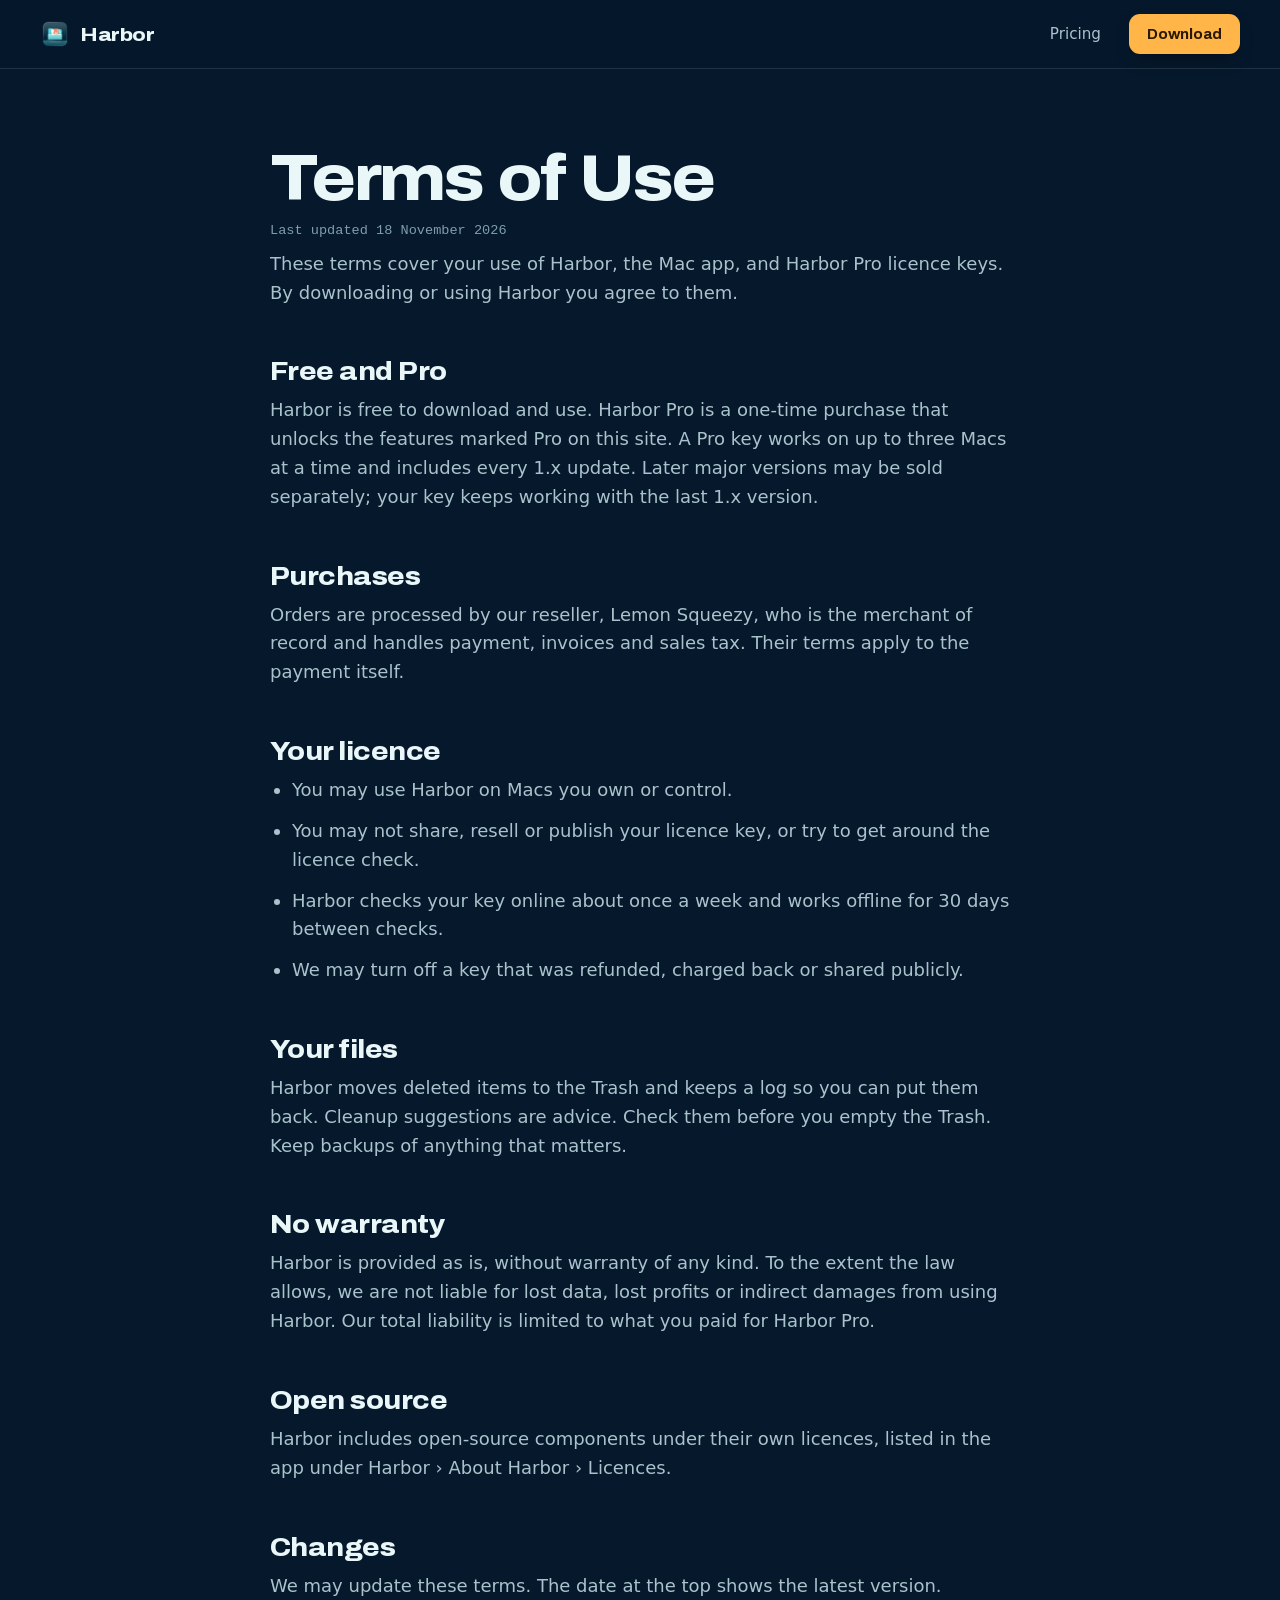
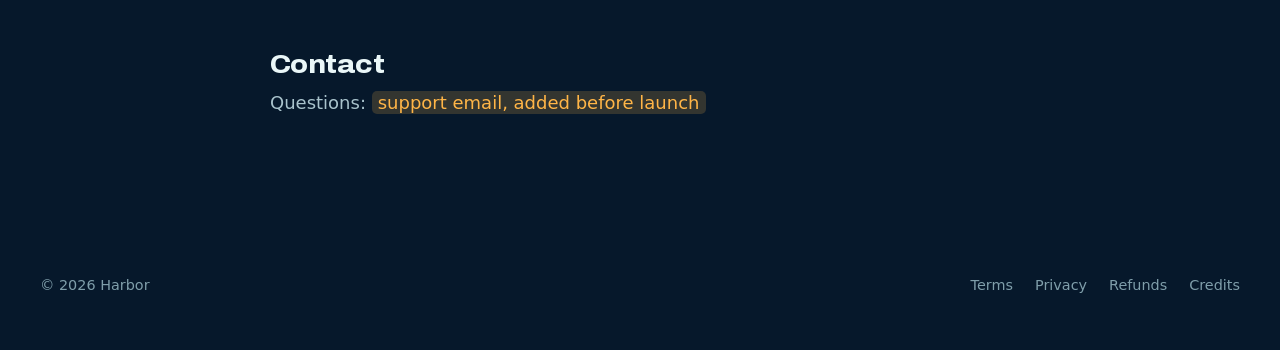
==== docs/terms.html @ c28f25c0 "Website: landing page, legal pages and photo credits" ====
<!doctype html>
<html lang="en">
<head>
<meta charset="utf-8">
<meta name="viewport" content="width=device-width, initial-scale=1">
<title>Terms of Use · Harbor</title>
<meta name="theme-color" content="#06182b">
<link rel="icon" href="img/icon.png">
<link rel="stylesheet" href="style.css">
</head>
<body>
<header class="nav solid"><div class="wrap"><a class="brand" href="index.html"><img src="img/icon.png" alt="">Harbor</a><nav class="links" aria-label="Main"><a href="index.html#pricing">Pricing</a><a class="btn lamp small" href="https://github.com/bsbbera/harbor-releases/releases/latest">Download</a></nav></div></header>
<main class="wrap legal">
<h1>Terms of Use</h1>
<p class="updated">Last updated 18 November 2026</p>
<p>These terms cover your use of Harbor, the Mac app, and Harbor Pro licence keys. By downloading or using Harbor you agree to them.</p>
<h2>Free and Pro</h2>
<p>Harbor is free to download and use. Harbor Pro is a one-time purchase that unlocks the features marked Pro on this site. A Pro key works on up to three Macs at a time and includes every 1.x update. Later major versions may be sold separately; your key keeps working with the last 1.x version.</p>
<h2>Purchases</h2>
<p>Orders are processed by our reseller, Lemon Squeezy, who is the merchant of record and handles payment, invoices and sales tax. Their terms apply to the payment itself.</p>
<h2>Your licence</h2>
<ul>
<li>You may use Harbor on Macs you own or control.</li>
<li>You may not share, resell or publish your licence key, or try to get around the licence check.</li>
<li>Harbor checks your key online about once a week and works offline for 30 days between checks.</li>
<li>We may turn off a key that was refunded, charged back or shared publicly.</li>
</ul>
<h2>Your files</h2>
<p>Harbor moves deleted items to the Trash and keeps a log so you can put them back. Cleanup suggestions are advice. Check them before you empty the Trash. Keep backups of anything that matters.</p>
<h2>No warranty</h2>
<p>Harbor is provided as is, without warranty of any kind. To the extent the law allows, we are not liable for lost data, lost profits or indirect damages from using Harbor. Our total liability is limited to what you paid for Harbor Pro.</p>
<h2>Open source</h2>
<p>Harbor includes open-source components under their own licences, listed in the app under Harbor › About Harbor › Licences.</p>
<h2>Changes</h2>
<p>We may update these terms. The date at the top shows the latest version.</p>
<h2>Contact</h2>
<p>Questions: <mark>support email, added before launch</mark></p>
</main>
<footer><div class="wrap"><span>© 2026 Harbor</span><nav aria-label="Legal"><a href="terms.html">Terms</a><a href="privacy.html">Privacy</a><a href="refunds.html">Refunds</a><a href="credits.html">Credits</a></nav></div></footer>
</body>
</html>
---- docs/style.css ----
@font-face { font-family: "Archivo"; src: url(fonts/archivo.woff2) format("woff2"); font-weight: 100 900; font-stretch: 62% 125%; font-display: swap; }

:root {
  /* 60: night water */
  --navy: #06182b; --navy-2: #0a2238; --navy-3: #10304a;
  /* 30: sea glass */
  --glass: #5ce1e6; --glass-ink: #0a3b45;
  /* 10: harbour lamp */
  --lamp: #ffb547; --lamp-ink: #2a1800;
  --coral: #ff8a6b;
  --foam: #eaf7f8; --mist: #a9c3cc; --dim: #7f9eaa;
  --rule: rgba(169, 195, 204, .16);
  --display: "Archivo", system-ui, sans-serif;
  --body: -apple-system, BlinkMacSystemFont, "SF Pro Text", system-ui, sans-serif;
  --mono: ui-monospace, "SF Mono", Menlo, monospace;
  --ease: cubic-bezier(.16, 1, .3, 1);
  --wrap: 1200px;
  color-scheme: dark;
}
* { box-sizing: border-box; margin: 0; padding: 0; }
html { scroll-behavior: smooth; scrollbar-color: var(--navy-3) var(--navy); }
body { background: var(--navy); color: var(--foam); font: 18px/1.6 var(--body); -webkit-font-smoothing: antialiased; overflow-x: hidden; }
::selection { background: var(--lamp); color: var(--lamp-ink); }
a { color: inherit; text-underline-offset: .2em; }
img { display: block; max-width: 100%; height: auto; }
:focus-visible { outline: 2px solid var(--lamp); outline-offset: 3px; border-radius: 6px; }
.wrap { width: min(var(--wrap), 100% - 48px); margin-inline: auto; }

/* type */
.display, h1, h2 { font-family: var(--display); font-stretch: 112%; font-weight: 800; letter-spacing: -.035em; line-height: .98; text-wrap: balance; }
h1 { font-size: clamp(3rem, 7.6vw, 6rem); }
h2 { font-size: clamp(2.4rem, 5.2vw, 4.4rem); }
h3 { font: 700 1.25rem/1.25 var(--display); font-stretch: 108%; letter-spacing: -.01em; }
.lede { font-size: clamp(1.1rem, 1.6vw, 1.35rem); color: var(--mist); max-width: 34em; text-wrap: pretty; }
p { text-wrap: pretty; }
.mono { font-family: var(--mono); }
kbd { display: inline-flex; align-items: center; justify-content: center; min-width: 2em; height: 1.7em; padding: 0 .5em; border-radius: 7px; background: var(--navy-3); color: var(--foam); font: 500 .8em var(--mono); box-shadow: 0 1px 2px rgba(0, 0, 0, .45), inset 0 0 0 1px rgba(255, 255, 255, .06); vertical-align: .08em; }

/* nav */
.nav { position: sticky; top: 0; z-index: 20; transition: background .3s, box-shadow .3s; }
.nav.solid { background: rgba(6, 24, 43, .9); box-shadow: 0 1px 0 var(--rule); backdrop-filter: saturate(140%) blur(12px); }
.nav .wrap { display: flex; align-items: center; height: 68px; gap: 32px; }
.brand { display: flex; align-items: center; gap: 10px; font: 800 1.2rem var(--display); font-stretch: 112%; letter-spacing: -.02em; text-decoration: none; }
.brand img { width: 30px; height: 30px; }
.nav .links { display: flex; align-items: center; gap: 28px; margin-left: auto; font-size: .95rem; color: var(--mist); }
.nav .links a { text-decoration: none; transition: color .2s; }
.nav .links a:not(.btn):hover { color: var(--foam); }

/* buttons */
.btn { display: inline-flex; align-items: center; gap: 10px; height: 54px; padding: 0 28px; border-radius: 14px; font: 700 1.02rem var(--display); font-stretch: 108%; text-decoration: none; border: 0; cursor: pointer; transition: transform .35s var(--ease), box-shadow .35s var(--ease), background .2s; }
.btn:active { transform: scale(.97); }
.btn svg { width: 19px; height: 19px; }
.btn.lamp { background: var(--lamp); color: var(--lamp-ink); box-shadow: 0 8px 20px -10px rgba(0, 0, 0, .6); }
.btn.lamp:hover { transform: translateY(-2px); box-shadow: 0 14px 26px -12px rgba(0, 0, 0, .7); color: var(--lamp-ink); }
.btn.line { background: transparent; color: var(--foam); box-shadow: inset 0 0 0 1.5px var(--rule); }
.btn.line:hover { box-shadow: inset 0 0 0 1.5px var(--glass); }
.btn.small { height: 40px; padding: 0 18px; border-radius: 11px; font-size: .9rem; }
.textlink { color: var(--glass); font-weight: 600; text-decoration: none; }
.textlink:hover { text-decoration: underline; }

/* hero */
.hero { padding: clamp(56px, 9vw, 120px) 0 0; }
.hero h1 span { color: var(--glass); }
.hero .lede { margin-top: 28px; }
.actions { display: flex; flex-wrap: wrap; align-items: center; gap: 14px 24px; margin-top: 40px; }
.meta { margin-top: 18px; font-size: .9rem; color: var(--dim); }
.address { display: flex; align-items: center; gap: 12px; margin-top: 56px; max-width: 640px; height: 52px; padding: 0 18px; border-radius: 13px; background: var(--navy-2); box-shadow: inset 0 0 0 1px var(--rule); font: 500 1rem var(--mono); color: var(--foam); }
.address .chev { color: var(--dim); }
.address .typed { white-space: nowrap; overflow: hidden; }
.address .caret { width: 2px; height: 22px; background: var(--lamp); animation: blink 1.05s steps(1) infinite; }
.address .hint { margin-left: auto; font-size: .78rem; color: var(--dim); white-space: nowrap; }
@keyframes blink { 50% { opacity: 0; } }

.stage { position: relative; margin-top: 56px; }
.stage .shot { border-radius: 16px; overflow: hidden; box-shadow: 0 0 0 1px rgba(255, 255, 255, .08), 0 40px 80px -30px rgba(0, 0, 0, .8); }
.pin { position: absolute; display: flex; align-items: center; gap: 10px; font: 650 .85rem var(--body); color: var(--glass); white-space: nowrap; pointer-events: none; }
.pin::before { content: ""; width: 10px; height: 10px; border-radius: 50%; background: var(--glass); border: 3px solid var(--navy); outline: 1.5px solid var(--glass); flex: none; }
.pin i { display: block; height: 1.5px; background: var(--glass); width: var(--len, 60px); }
.pin b { font-weight: 600; background: var(--navy); padding: 4px 9px; border-radius: 7px; box-shadow: inset 0 0 0 1px rgba(92, 225, 230, .5); }
.pin { transform: translate(-5px, -50%); }
.pin.left { flex-direction: row-reverse; transform: translate(calc(-100% + 5px), -50%); }

/* sections */
section { padding: clamp(96px, 13vw, 168px) 0 0; }
.head { max-width: 760px; }
.head p { margin-top: 22px; color: var(--mist); font-size: 1.15rem; max-width: 36em; }

/* key translation */
.keys { margin-top: 56px; display: grid; grid-template-columns: repeat(auto-fit, minmax(170px, 1fr)); border-top: 1px solid var(--rule); }
.key { padding: 28px 24px 30px 0; border-bottom: 1px solid var(--rule); perspective: 600px; }
.key .flip { position: relative; height: 46px; transform-style: preserve-3d; transition: transform .8s var(--ease); }
.key.mac .flip { transform: rotateX(180deg); }
.key .face { position: absolute; inset: 0; display: flex; align-items: center; gap: 6px; backface-visibility: hidden; }
.key .face.back { transform: rotateX(180deg); }
.key .face kbd { height: 42px; min-width: 42px; font-size: 1rem; border-radius: 10px; }
.key .face.win kbd { background: transparent; box-shadow: inset 0 0 0 1.5px var(--rule); color: var(--mist); }
.key .face.back kbd { background: var(--lamp); color: var(--lamp-ink); box-shadow: 0 2px 4px rgba(0, 0, 0, .4); }
.key .what { margin-top: 14px; font-weight: 600; }
.key .os { font-size: .85rem; color: var(--dim); margin-top: 2px; }

.split { display: grid; grid-template-columns: 5fr 7fr; gap: clamp(40px, 6vw, 88px); align-items: center; }
.split.flip > :first-child { order: 2; }
.frame { border-radius: 14px; overflow: hidden; box-shadow: 0 0 0 1px rgba(255, 255, 255, .08), 0 30px 70px -30px rgba(0, 0, 0, .8); }
.list { margin-top: 32px; display: grid; gap: 18px; }
.list div { display: grid; grid-template-columns: 28px 1fr; gap: 4px 14px; }
.list svg { width: 22px; height: 22px; color: var(--glass); margin-top: 2px; grid-row: span 2; }
.list b { font-weight: 650; }
.list span { color: var(--mist); font-size: 1rem; }

/* search band: the 30% field */
.band { margin-top: clamp(96px, 13vw, 168px); background: var(--glass); color: var(--navy); padding: clamp(80px, 10vw, 128px) 0; }
.band + section { padding-top: clamp(96px, 13vw, 168px); }
.band h2 { color: var(--navy); }
.band .head p { color: var(--glass-ink); }
.tag { display: inline-flex; gap: 6px; align-items: center; margin-left: 12px; vertical-align: .55em; padding: 3px 8px; border-radius: 7px; font: 800 .72rem var(--display); font-stretch: 112%; letter-spacing: .06em; box-shadow: inset 0 0 0 1.5px currentColor; color: var(--glass); }
.band .tag { color: var(--navy); }
.finder { margin-top: 48px; display: flex; flex-wrap: wrap; align-items: center; gap: 14px; }
.finder label { display: flex; align-items: center; gap: 12px; flex: 1 1 420px; max-width: 560px; height: 60px; padding: 0 20px; border-radius: 15px; background: var(--navy); color: var(--foam); box-shadow: 0 18px 40px -20px rgba(6, 24, 43, .7); }
.finder svg { width: 20px; height: 20px; color: var(--lamp); flex: none; }
.finder input { flex: 1; min-width: 0; background: none; border: 0; outline: 0; color: var(--foam); font: 500 1.1rem var(--body); caret-color: var(--lamp); }
.finder input::placeholder { color: var(--dim); }
.chips { display: flex; flex-wrap: wrap; gap: 8px; }
.chips button { height: 38px; padding: 0 15px; border-radius: 10px; border: 0; cursor: pointer; background: rgba(6, 24, 43, .1); color: var(--navy); font: 600 .9rem var(--body); }
.chips button:hover { background: rgba(6, 24, 43, .18); }
.chips button[aria-pressed="true"], .chips button[aria-pressed="true"]:hover { background: var(--navy); color: var(--glass); }
.status { margin-top: 22px; min-height: 1.6em; font-size: 1rem; color: var(--glass-ink); }
.status b { color: var(--navy); }
.photos { margin-top: 18px; display: grid; grid-template-columns: repeat(auto-fill, minmax(118px, 1fr)); gap: 10px; }
.photo { position: relative; aspect-ratio: 4 / 3; border-radius: 9px; overflow: hidden; background: var(--glass-ink); transition: opacity .5s var(--ease), filter .5s var(--ease), transform .6s var(--ease), box-shadow .4s; }
.photo img { width: 100%; height: 100%; object-fit: cover; }
.photo figcaption { position: absolute; left: 6px; bottom: 6px; padding: 2px 6px; border-radius: 5px; background: rgba(6, 24, 43, .78); color: var(--foam); font: 500 .66rem var(--mono); }
.photos.searching .photo { opacity: .4; filter: grayscale(1) contrast(.8); transform: scale(.94); }
.photos.searching .photo.hit { opacity: 1; filter: none; transform: scale(1.04); outline: 3px solid var(--lamp); outline-offset: 2px; box-shadow: 0 18px 30px -14px rgba(0, 0, 0, .55); z-index: 1; }
.photo .rank { position: absolute; right: 6px; top: 6px; width: 22px; height: 22px; border-radius: 50%; display: none; place-items: center; background: var(--lamp); color: var(--lamp-ink); font: 700 .72rem var(--mono); }
.photos.searching .photo.hit .rank { display: grid; }
.proof { margin-top: 40px; display: grid; grid-template-columns: 1fr 1.6fr; gap: 32px; align-items: center; }
.proof p { color: var(--glass-ink); font-size: 1.05rem; }
.proof b { color: var(--navy); }
.proof .frame { box-shadow: 0 30px 60px -30px rgba(0, 0, 0, .6); }
.fine { margin-top: 22px; font-size: .85rem; color: var(--glass-ink); }
.fine a { color: var(--navy); }

/* cleanup verdicts */
.verdicts { display: flex; flex-wrap: wrap; gap: 8px; margin-top: 28px; }
.verdicts span { padding: 6px 12px; border-radius: 8px; font-weight: 600; font-size: .88rem; }
.v-safe { background: rgba(92, 225, 230, .14); color: var(--glass); }
.v-re { background: rgba(169, 195, 204, .14); color: var(--mist); }
.v-check { background: rgba(255, 138, 107, .14); color: var(--coral); }

/* panes */
.panes { margin-top: 56px; position: relative; display: grid; grid-template-columns: repeat(3, 1fr); gap: 12px; }
.pane { position: relative; padding: 14px 16px 16px; border-radius: 11px; background: var(--navy-2); box-shadow: inset 0 0 0 1px var(--rule); transition: box-shadow .3s; min-height: 168px; }
.pane.active { box-shadow: inset 0 0 0 1.5px var(--glass); }
.pane .path { font: 500 .78rem var(--mono); color: var(--glass); margin-bottom: 10px; }
.pane ul { list-style: none; font: 400 .8rem var(--mono); color: var(--mist); display: grid; gap: 5px; }
.pane li { display: flex; justify-content: space-between; gap: 8px; white-space: nowrap; overflow: hidden; }
.pane li em { font-style: normal; color: var(--dim); }
.pane li.new { color: var(--lamp); animation: land .7s var(--ease); }
@keyframes land { from { opacity: 0; transform: translateY(-6px); } }
.flyer { position: absolute; left: 0; top: 0; padding: 4px 9px; border-radius: 7px; background: var(--lamp); color: var(--lamp-ink); font: 600 .75rem var(--mono); pointer-events: none; opacity: 0; z-index: 3; box-shadow: 0 12px 24px -10px rgba(0, 0, 0, .8); }
.panekeys { display: flex; flex-wrap: wrap; gap: 10px; margin-top: 18px; }
.panekeys button { display: inline-flex; align-items: center; gap: 10px; height: 44px; padding: 0 16px 0 8px; border-radius: 12px; border: 0; cursor: pointer; background: var(--navy-2); color: var(--foam); font: 600 .92rem var(--body); box-shadow: inset 0 0 0 1px var(--rule); transition: box-shadow .2s; }
.panekeys button:hover { box-shadow: inset 0 0 0 1px var(--glass); }

/* privacy statement */
.promise { display: grid; grid-template-columns: repeat(3, 1fr); gap: 40px; margin-top: 56px; border-top: 1px solid var(--rule); padding-top: 32px; }
.promise p { color: var(--mist); margin-top: 8px; font-size: 1rem; }

/* pricing */
.plans { margin-top: 56px; display: grid; grid-template-columns: 1fr 1.15fr; border-radius: 22px; overflow: hidden; box-shadow: inset 0 0 0 1px var(--rule); }
.plan { padding: clamp(32px, 4vw, 48px); display: flex; flex-direction: column; }
.plan.pro { background: var(--navy-2); box-shadow: inset 0 0 0 2px var(--glass); border-radius: 0 22px 22px 0; }
.plan .price { margin-top: 18px; font: 800 3.6rem/1 var(--display); font-stretch: 112%; letter-spacing: -.04em; }
.plan .price small { font: 500 1rem var(--body); letter-spacing: 0; opacity: .75; margin-left: 6px; }
.plan .sub { margin-top: 8px; font-size: .95rem; color: var(--dim); }
.plan.pro h3 { color: var(--glass); }
.plan ul { list-style: none; margin: 30px 0 36px; display: grid; gap: 13px; flex: 1; }
.plan li { display: grid; grid-template-columns: 22px 1fr; gap: 12px; font-size: 1rem; }
.plan li svg { width: 20px; height: 20px; margin-top: 3px; color: var(--glass); }

.plan .btn { justify-content: center; }
.btn.soon { background: var(--navy-3); color: var(--mist); cursor: default; box-shadow: none; }

/* faq */
.faq { margin-top: 48px; max-width: 820px; border-top: 1px solid var(--rule); }
details { border-bottom: 1px solid var(--rule); }
summary { list-style: none; cursor: pointer; padding: 24px 0; font: 700 1.15rem var(--display); font-stretch: 106%; display: flex; justify-content: space-between; gap: 24px; }
summary::-webkit-details-marker { display: none; }
summary svg { width: 22px; height: 22px; flex: none; color: var(--glass); transition: transform .4s var(--ease); }
details[open] summary svg { transform: rotate(45deg); }
details p { padding: 0 0 26px; color: var(--mist); max-width: 40em; }

/* close */
.close { margin-top: clamp(96px, 13vw, 168px); padding: clamp(88px, 11vw, 140px) 0; background: var(--navy-2); text-align: center; }
.close img { width: 104px; margin: 0 auto 32px; }
.close .actions { justify-content: center; }
footer { padding: 36px 0 52px; color: var(--dim); font-size: .9rem; }
footer .wrap { display: flex; flex-wrap: wrap; gap: 16px 28px; align-items: center; }
footer nav { display: flex; flex-wrap: wrap; gap: 22px; margin-left: auto; }
footer a { text-decoration: none; } footer a:hover { color: var(--foam); }

/* the one entrance: content is visible by default; JS adds .pre then .in */
.pre .rise { opacity: 0; transform: translateY(28px); }
.rise { transition: opacity .9s var(--ease), transform 1.1s var(--ease); }
.pre .rise.in { opacity: 1; transform: none; }

/* legal */
.legal { max-width: 740px; padding: 80px 0 120px; }
.legal h1 { font-size: clamp(2.6rem, 6vw, 4rem); }
.legal .updated { margin-top: 12px; color: var(--dim); font: 500 .85rem var(--mono); }
.legal h2 { font-size: 1.6rem; margin-top: 52px; letter-spacing: -.02em; }
.legal p, .legal li { margin-top: 12px; color: var(--mist); }
.legal ul { padding-left: 22px; }
.legal table { width: 100%; margin-top: 28px; border-collapse: collapse; font-size: .9rem; }
.legal td, .legal th { text-align: left; padding: 10px 12px 10px 0; border-bottom: 1px solid var(--rule); color: var(--mist); vertical-align: top; }
.legal th { color: var(--foam); font-weight: 600; }

@media (max-width: 900px) {
  .nav .links a:not(.btn) { display: none; }
  .split, .split.flip { grid-template-columns: 1fr; }
  .split.flip > :first-child { order: 0; }
  .plans, .promise, .proof { grid-template-columns: 1fr; }
  .plan.pro { border-radius: 0 0 22px 22px; }
  .panes { grid-template-columns: 1fr 1fr; }
  .pin { display: none; }
  .address .hint { display: none; }
  footer nav { margin-left: 0; }
}
@media (max-width: 560px) {
  .panes { grid-template-columns: 1fr; }
  .pane:nth-child(n+4) { display: none; }
  .photos { grid-template-columns: repeat(3, 1fr); gap: 6px; }
  .photo figcaption { display: none; }
  .photos.searching .photo.hit figcaption { display: block; }
  .photos:not(.searching) .photo:nth-child(n+19), .photos.searching .photo:not(.hit):nth-child(n+16) { display: none; }
}
@media (prefers-reduced-motion: reduce) {
  *, *::before, *::after { animation: none !important; transition-duration: .01s !important; }
  .pre .rise { opacity: 1; transform: none; }
}

.textlink svg { width: 16px; height: 16px; vertical-align: -2px; margin-left: 4px; transition: transform .3s var(--ease); }
.textlink:hover svg { transform: translateX(3px); }
mark { background: rgba(255, 181, 71, .18); color: var(--lamp); padding: 1px 6px; border-radius: 5px; }
.pin.down { flex-direction: column; transform: translate(-50%, -5px); }
.pin.down i { width: 1.5px; height: var(--len, 40px); }
.stack .frame { margin-top: 56px; }
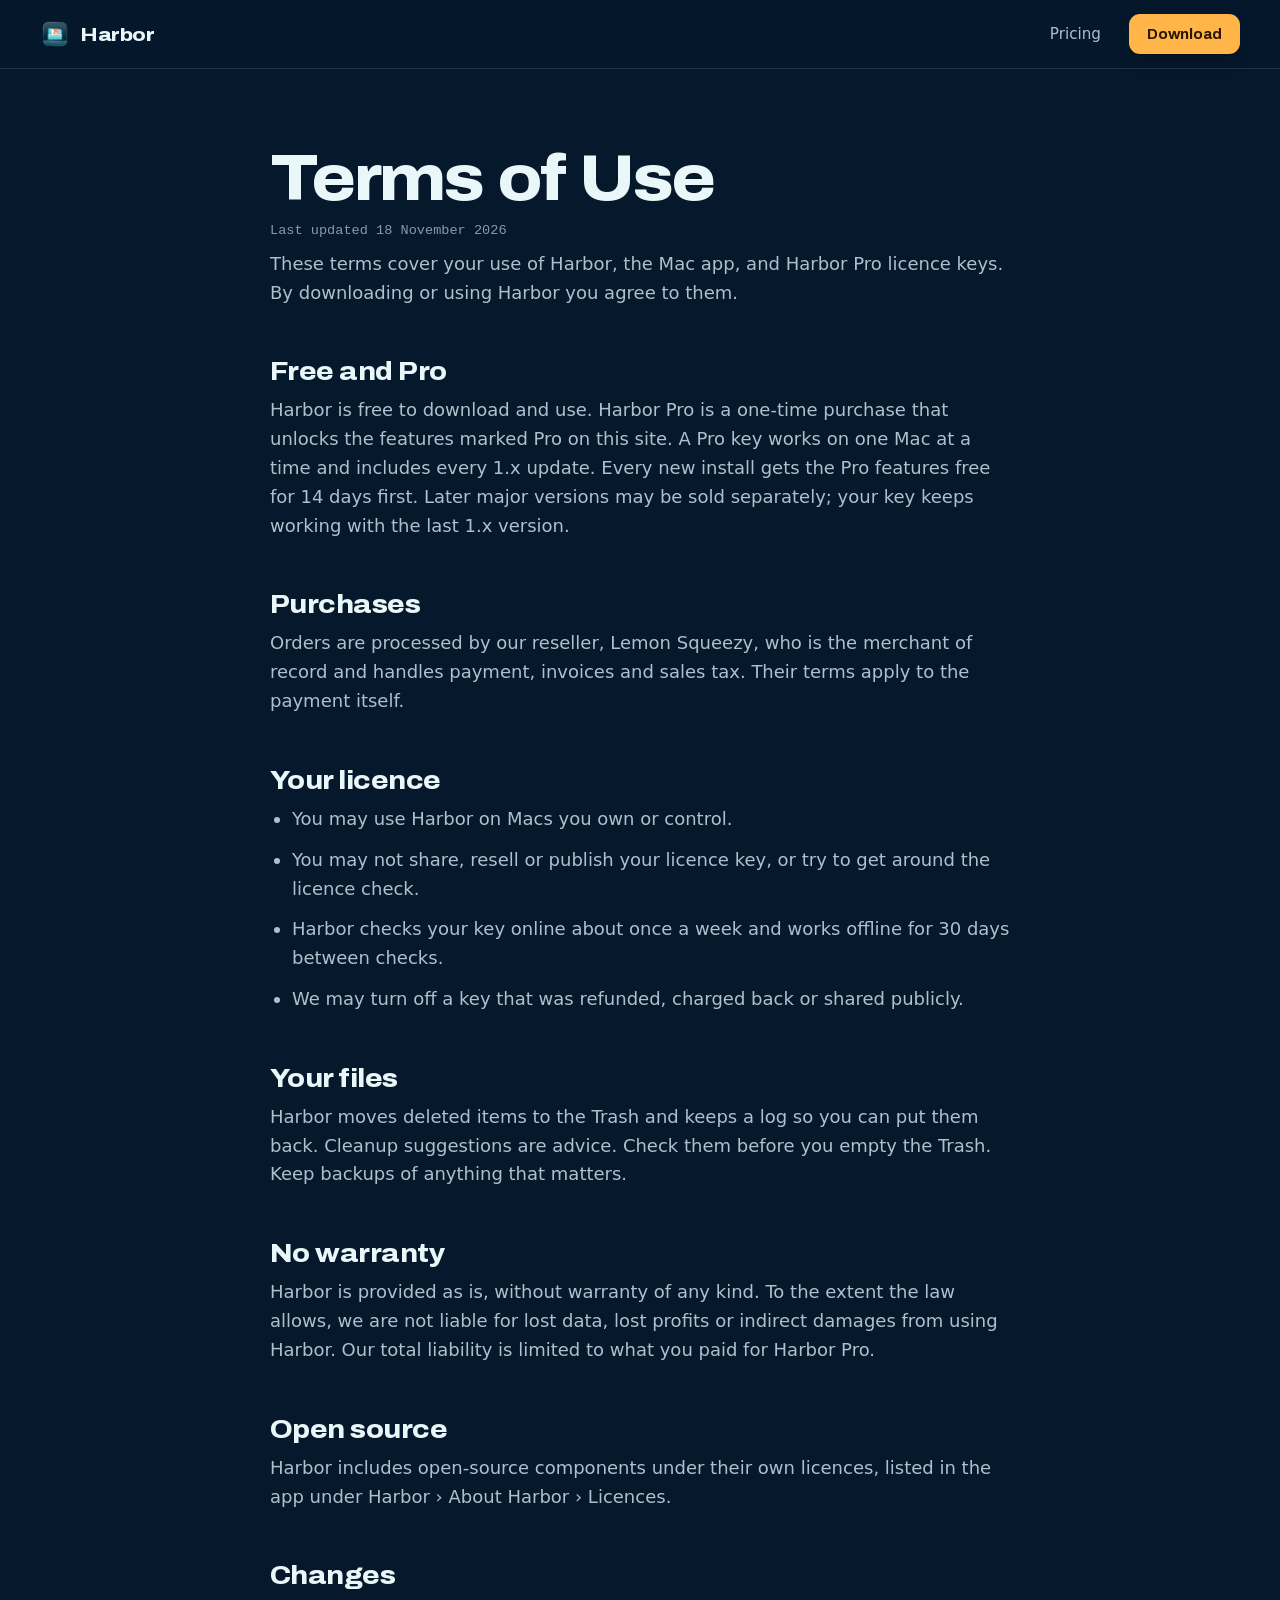
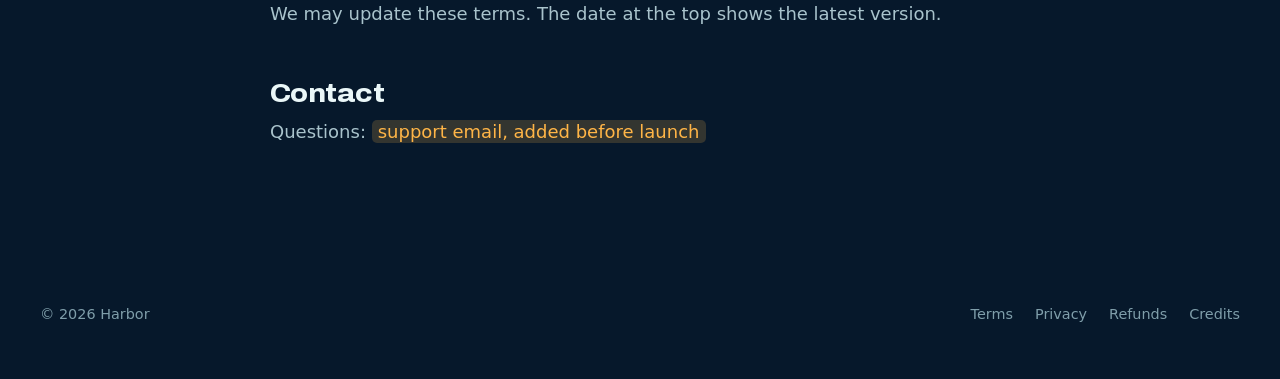
==== commit fa8342e9: "Site: $19 for 1 Mac, 14-day trial, new Free/Pro split, Open Anyway FAQ" ====
--- a/docs/terms.html
+++ b/docs/terms.html
@@ -15,7 +15,7 @@
 <p class="updated">Last updated 18 November 2026</p>
 <p>These terms cover your use of Harbor, the Mac app, and Harbor Pro licence keys. By downloading or using Harbor you agree to them.</p>
 <h2>Free and Pro</h2>
-<p>Harbor is free to download and use. Harbor Pro is a one-time purchase that unlocks the features marked Pro on this site. A Pro key works on up to three Macs at a time and includes every 1.x update. Later major versions may be sold separately; your key keeps working with the last 1.x version.</p>
+<p>Harbor is free to download and use. Harbor Pro is a one-time purchase that unlocks the features marked Pro on this site. A Pro key works on one Mac at a time and includes every 1.x update. Every new install gets the Pro features free for 14 days first. Later major versions may be sold separately; your key keeps working with the last 1.x version.</p>
 <h2>Purchases</h2>
 <p>Orders are processed by our reseller, Lemon Squeezy, who is the merchant of record and handles payment, invoices and sales tax. Their terms apply to the payment itself.</p>
 <h2>Your licence</h2>
